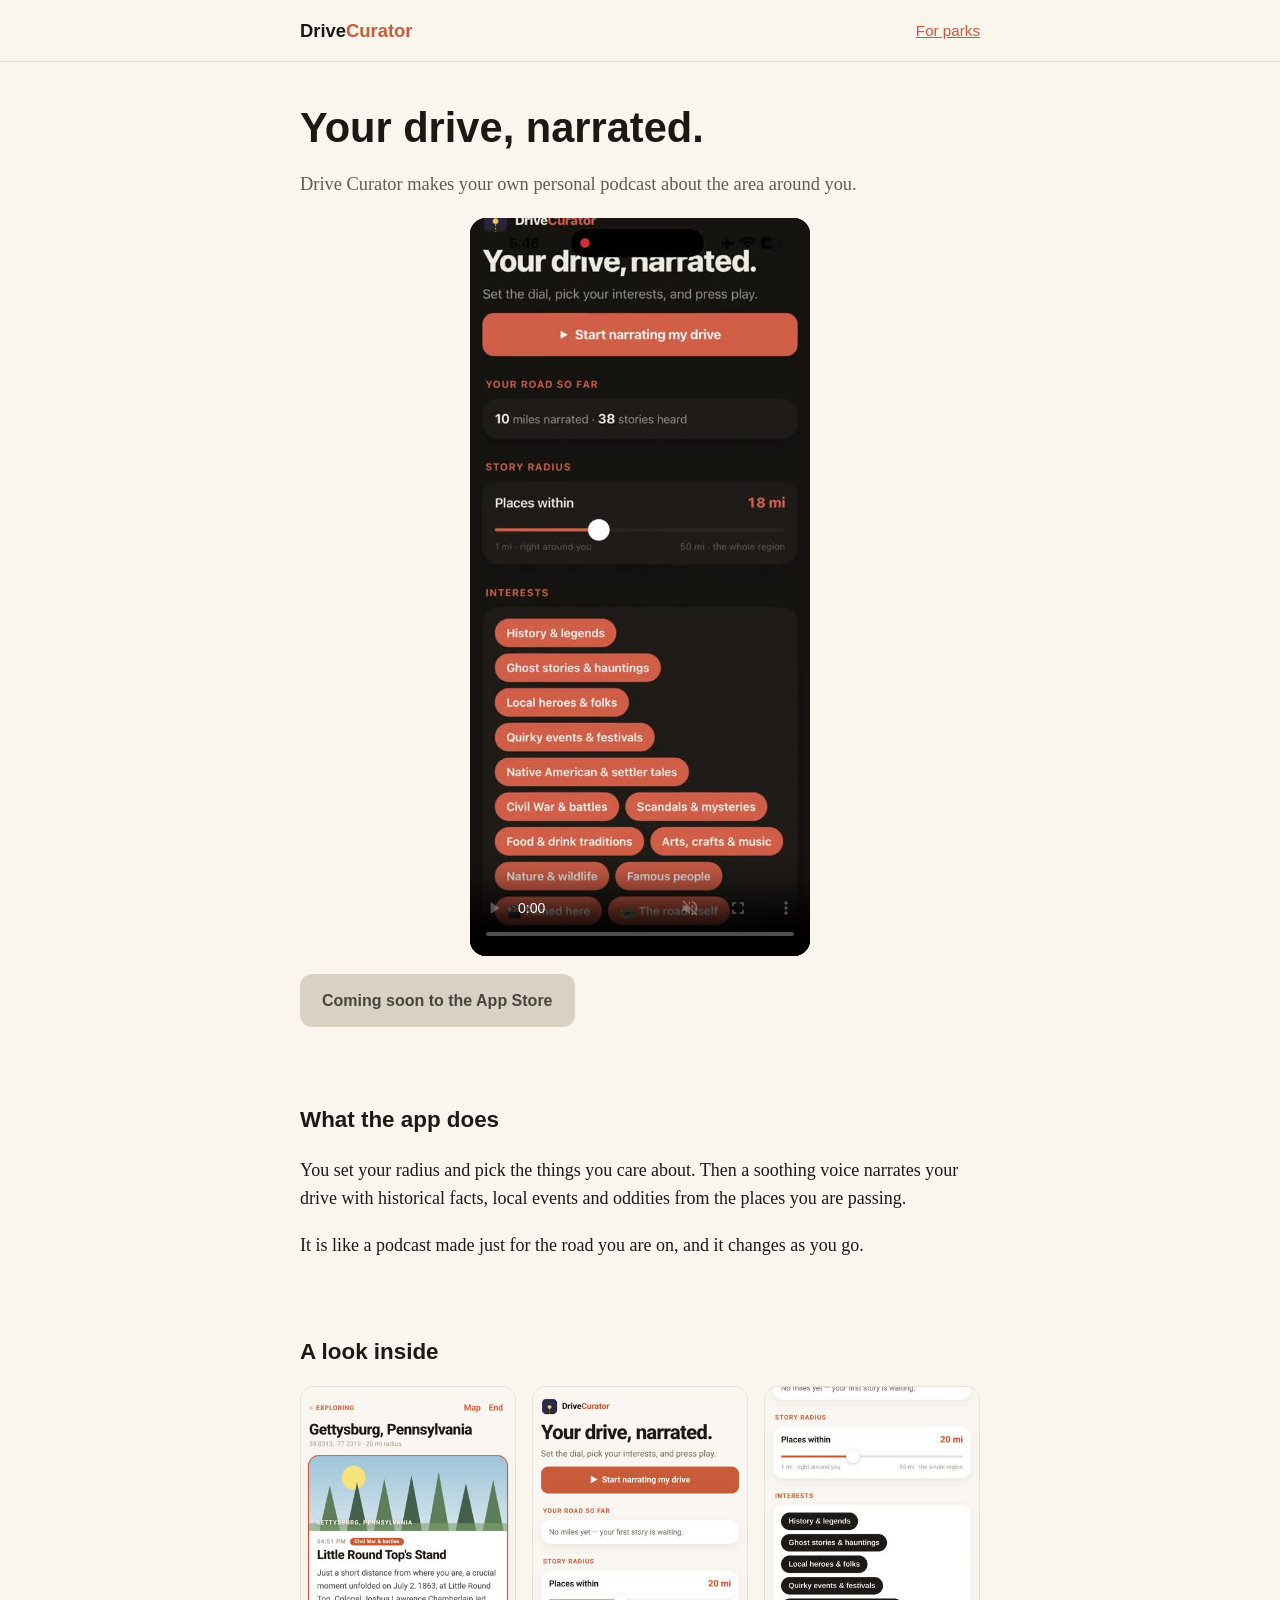
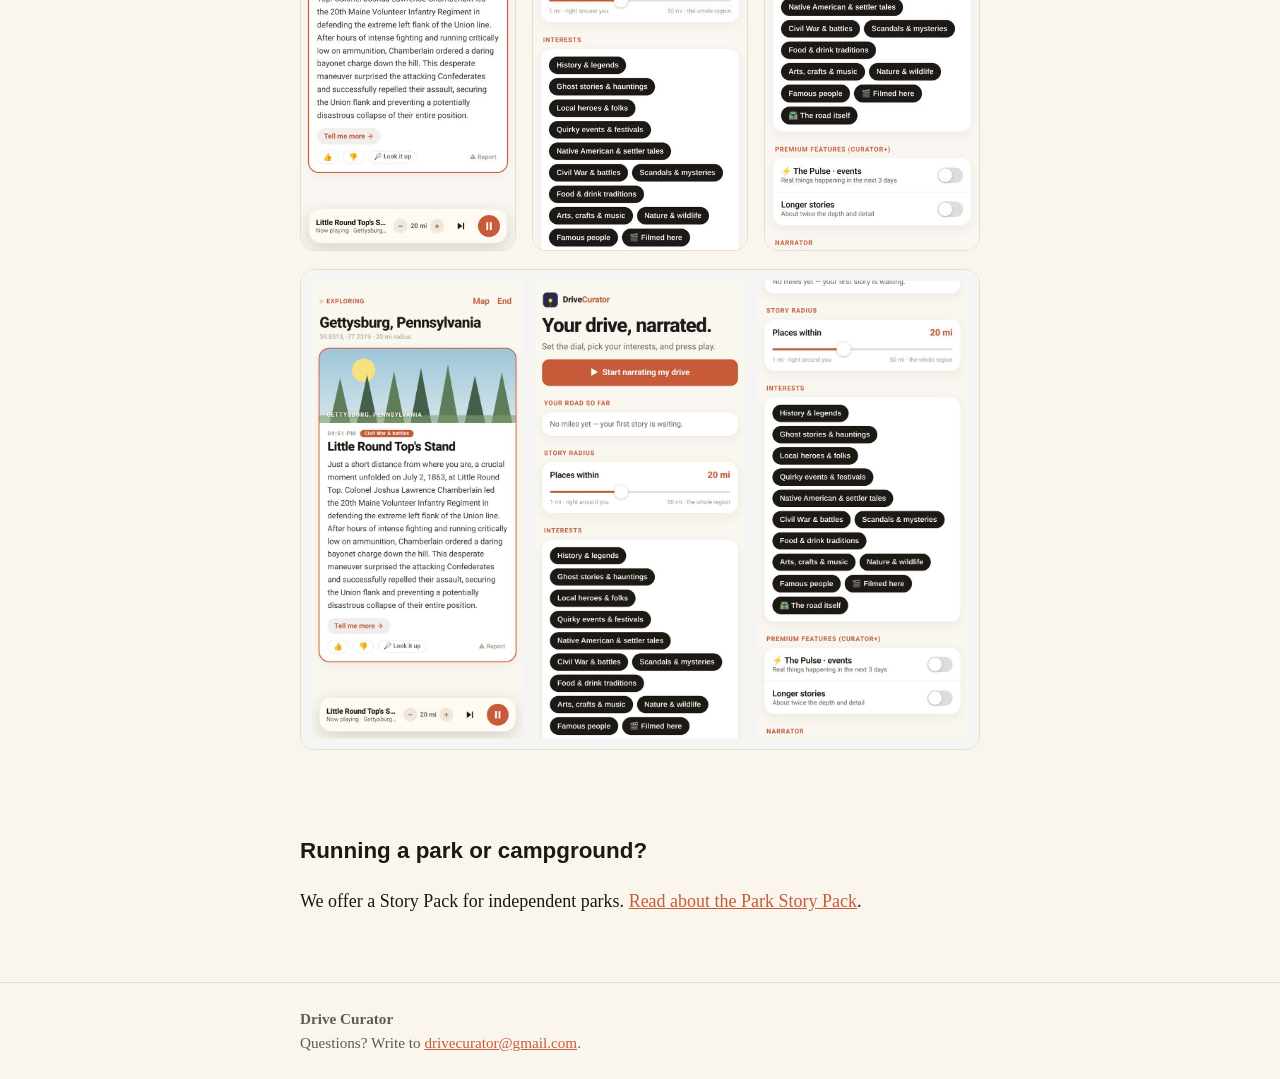
==== preview/index.html @ f9bd55d0 "Add hidden preview (noindex)" ====
<!DOCTYPE html>
<html lang="en" data-app-live="false">
<head><meta charset="utf-8"><meta name="viewport" content="width=device-width,initial-scale=1"><meta name="robots" content="noindex,nofollow">
<title>Drive Curator: your own personal podcast about the area around you</title>
<meta name="description" content="Drive Curator makes a personal podcast about the area around you, narrated as you drive.">
<link rel="stylesheet" href="style.css">
</head>
<body>
<header class="site"><div class="wrap"><a class="brand" href="./">Drive<span>Curator</span></a><nav><a href="parks/">For parks</a></nav></div></header>
<main class="wrap">
<section>
<h1>Your drive, narrated.</h1>
<p class="lead">Drive Curator makes your own personal podcast about the area around you.</p>
<video class="video" controls muted playsinline preload="metadata" poster="img/poster.jpg" aria-label="Drive Curator demo video">
<source src="https://drivecurator.github.io/demo/drive-curator-demo.mp4" type="video/mp4">
Your browser can't play this video, but you can <a href="https://drivecurator.github.io/demo/drive-curator-demo.mp4">open it directly</a>.
</video>
<p><a class="btn is-disabled" data-app-store href="#" aria-disabled="true">Coming soon to the App Store</a></p>
</section>
<section>
<h2>What the app does</h2>
<p>You set your radius and pick the things you care about. Then a soothing voice narrates your drive with historical facts, local events and oddities from the places you are passing.</p>
<p>It is like a podcast made just for the road you are on, and it changes as you go.</p>
</section>
<section>
<h2>A look inside</h2>
<div class="shots">
<img src="img/screen1.jpg" alt="A story card playing while exploring Gettysburg, Pennsylvania" width="300" height="650" loading="lazy">
<img src="img/screen2.jpg" alt="The start screen with a story radius slider and interest choices" width="300" height="650" loading="lazy">
<img src="img/screen3.jpg" alt="Interest choices such as history and legends, ghost stories and local heroes" width="300" height="650" loading="lazy">
</div>
<p><img class="wide" src="img/app-screens.jpg" alt="Three Drive Curator screens side by side" loading="lazy"></p>
</section>
<section>
<h2>Running a park or campground?</h2>
<p>We offer a Story Pack for independent parks. <a href="parks/">Read about the Park Story Pack</a>.</p>
</section>
</main>
<footer><div class="wrap"><strong>Drive Curator</strong><br>Questions? Write to <a href="mailto:drivecurator@gmail.com">drivecurator@gmail.com</a>.</div></footer>
<script src="config.js"></script>
</body>
</html>
---- preview/style.css ----
:root{--bg:#faf6ee;--ink:#1c1915;--muted:#625b52;--accent:#c75b3a;--card:#fff;--line:#e8dfd0}
*{box-sizing:border-box}
html{-webkit-text-size-adjust:100%}
body{margin:0;background:var(--bg);color:var(--ink);font:18px/1.6 Georgia,"Times New Roman",serif}
h1,h2,h3,.btn,.brand,nav{font-family:-apple-system,"Segoe UI",Roboto,Helvetica,Arial,sans-serif}
a{color:var(--accent)}
.wrap{max-width:720px;margin:0 auto;padding:0 20px}
header.site{padding:16px 0;border-bottom:1px solid var(--line)}
header.site .wrap{display:flex;justify-content:space-between;align-items:center}
.brand{font-weight:800;font-size:1.15rem;color:var(--ink);text-decoration:none}
.brand span{color:var(--accent)}
nav a{margin-left:16px;font-size:.95rem}
h1{font-size:2rem;line-height:1.15;margin:.8em 0 .4em}
h2{font-size:1.4rem;margin:1.8em 0 .5em}
.lead{font-size:1.15rem;color:var(--muted)}
section{padding:8px 0}
.video{display:block;width:100%;max-width:340px;margin:16px auto;border-radius:16px;background:#000}
.shots{display:grid;grid-template-columns:1fr;gap:16px;justify-items:center;margin:16px 0}
.shots img{width:100%;max-width:300px;height:auto;border-radius:14px;border:1px solid var(--line)}
.wide{width:100%;height:auto;border-radius:14px;border:1px solid var(--line)}
.btn{display:inline-block;padding:14px 22px;border-radius:12px;background:var(--accent);color:#fff;font-weight:700;text-decoration:none;font-size:1rem}
.btn.is-disabled{background:#d9d1c4;color:#4a443c;cursor:not-allowed}
.btn.secondary{background:transparent;color:var(--accent);border:2px solid var(--accent)}
.card{background:var(--card);border:1px solid var(--line);border-radius:14px;padding:16px 20px;margin:16px 0}
.price{font-family:-apple-system,"Segoe UI",Roboto,Arial,sans-serif;font-size:1.6rem;font-weight:800}
.qr{display:flex;align-items:center;justify-content:center;width:160px;height:160px;border:2px dashed var(--muted);border-radius:12px;color:var(--muted);text-align:center;font:.9rem/1.3 -apple-system,Arial,sans-serif;padding:12px;margin:12px 0}
footer{margin-top:40px;padding:24px 0;border-top:1px solid var(--line);color:var(--muted);font-size:.95rem}
@media(min-width:640px){h1{font-size:2.6rem}.shots{grid-template-columns:repeat(3,1fr)}}
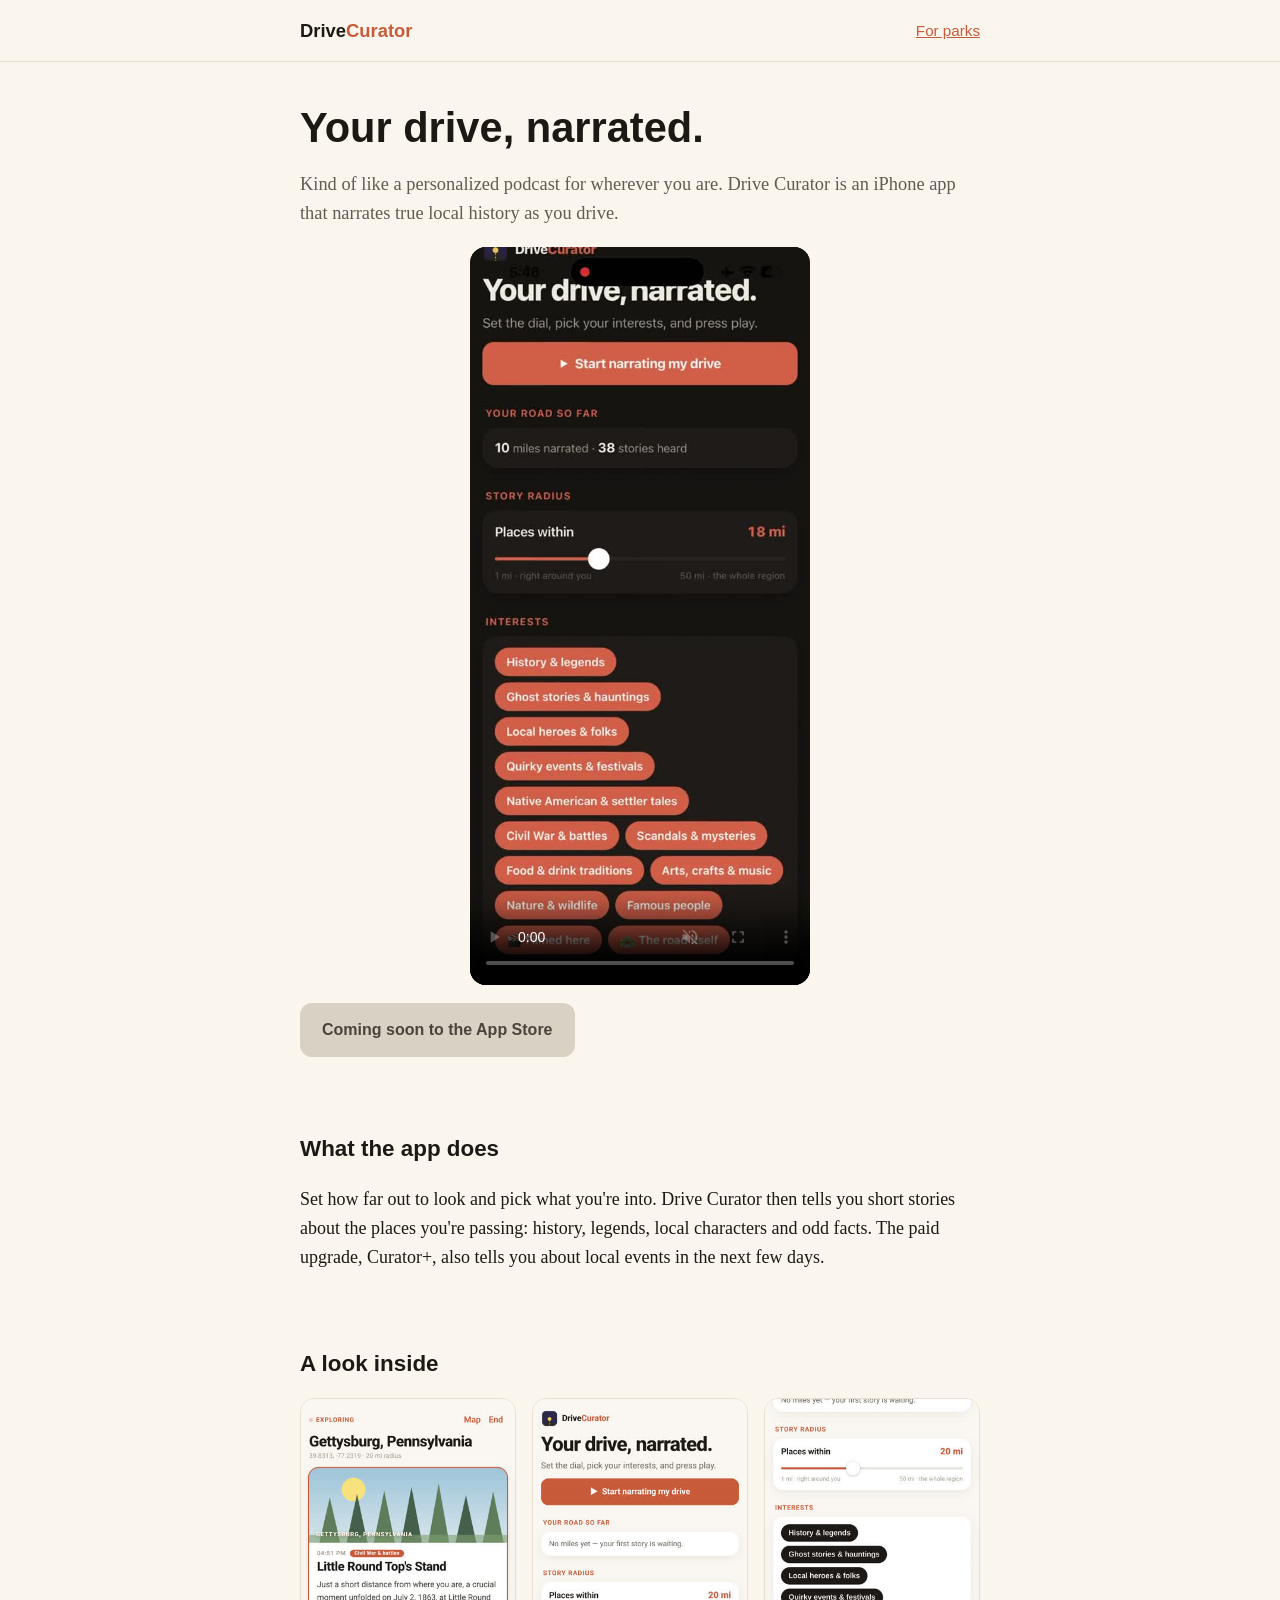
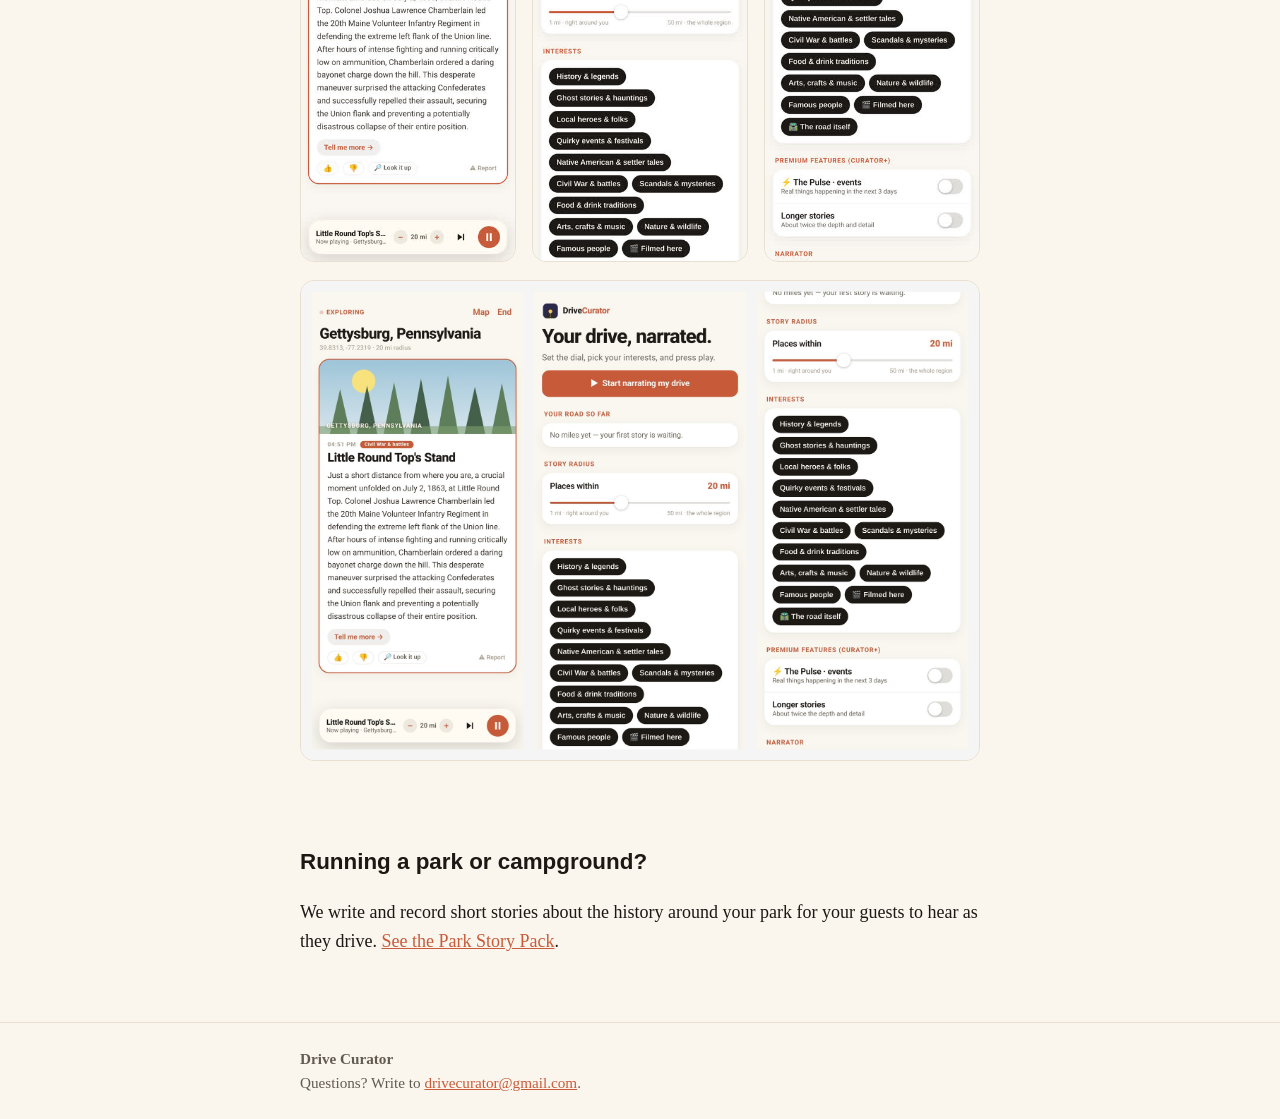
==== commit 88fa8b28: "Preview: Vera text fixes" ====
--- a/preview/index.html
+++ b/preview/index.html
@@ -1,8 +1,8 @@
 <!DOCTYPE html>
 <html lang="en" data-app-live="false">
 <head><meta charset="utf-8"><meta name="viewport" content="width=device-width,initial-scale=1"><meta name="robots" content="noindex,nofollow">
-<title>Drive Curator: your own personal podcast about the area around you</title>
-<meta name="description" content="Drive Curator makes a personal podcast about the area around you, narrated as you drive.">
+<title>Drive Curator: stories for the road you're on</title>
+<meta name="description" content="Drive Curator is an iPhone app that's kind of like a personalized podcast for wherever you are. It narrates true local history as you drive. Coming soon to the App Store.">
 <link rel="stylesheet" href="style.css">
 </head>
 <body>
@@ -10,7 +10,7 @@
 <main class="wrap">
 <section>
 <h1>Your drive, narrated.</h1>
-<p class="lead">Drive Curator makes your own personal podcast about the area around you.</p>
+<p class="lead">Kind of like a personalized podcast for wherever you are. Drive Curator is an iPhone app that narrates true local history as you drive.</p>
 <video class="video" controls muted playsinline preload="metadata" poster="img/poster.jpg" aria-label="Drive Curator demo video">
 <source src="https://drivecurator.github.io/demo/drive-curator-demo.mp4" type="video/mp4">
 Your browser can't play this video, but you can <a href="https://drivecurator.github.io/demo/drive-curator-demo.mp4">open it directly</a>.
@@ -19,13 +19,12 @@
 </section>
 <section>
 <h2>What the app does</h2>
-<p>You set your radius and pick the things you care about. Then a soothing voice narrates your drive with historical facts, local events and oddities from the places you are passing.</p>
-<p>It is like a podcast made just for the road you are on, and it changes as you go.</p>
+<p>Set how far out to look and pick what you're into. Drive Curator then tells you short stories about the places you're passing: history, legends, local characters and odd facts. The paid upgrade, Curator+, also tells you about local events in the next few days.</p>
 </section>
 <section>
 <h2>A look inside</h2>
 <div class="shots">
-<img src="img/screen1.jpg" alt="A story card playing while exploring Gettysburg, Pennsylvania" width="300" height="650" loading="lazy">
+<img src="img/screen1.jpg" alt="A story card about the 20th Maine at Little Round Top, playing near Gettysburg, Pennsylvania" width="300" height="650" loading="lazy">
 <img src="img/screen2.jpg" alt="The start screen with a story radius slider and interest choices" width="300" height="650" loading="lazy">
 <img src="img/screen3.jpg" alt="Interest choices such as history and legends, ghost stories and local heroes" width="300" height="650" loading="lazy">
 </div>
@@ -33,7 +32,7 @@
 </section>
 <section>
 <h2>Running a park or campground?</h2>
-<p>We offer a Story Pack for independent parks. <a href="parks/">Read about the Park Story Pack</a>.</p>
+<p>We write and record short stories about the history around your park for your guests to hear as they drive. <a href="parks/">See the Park Story Pack</a>.</p>
 </section>
 </main>
 <footer><div class="wrap"><strong>Drive Curator</strong><br>Questions? Write to <a href="mailto:drivecurator@gmail.com">drivecurator@gmail.com</a>.</div></footer>
